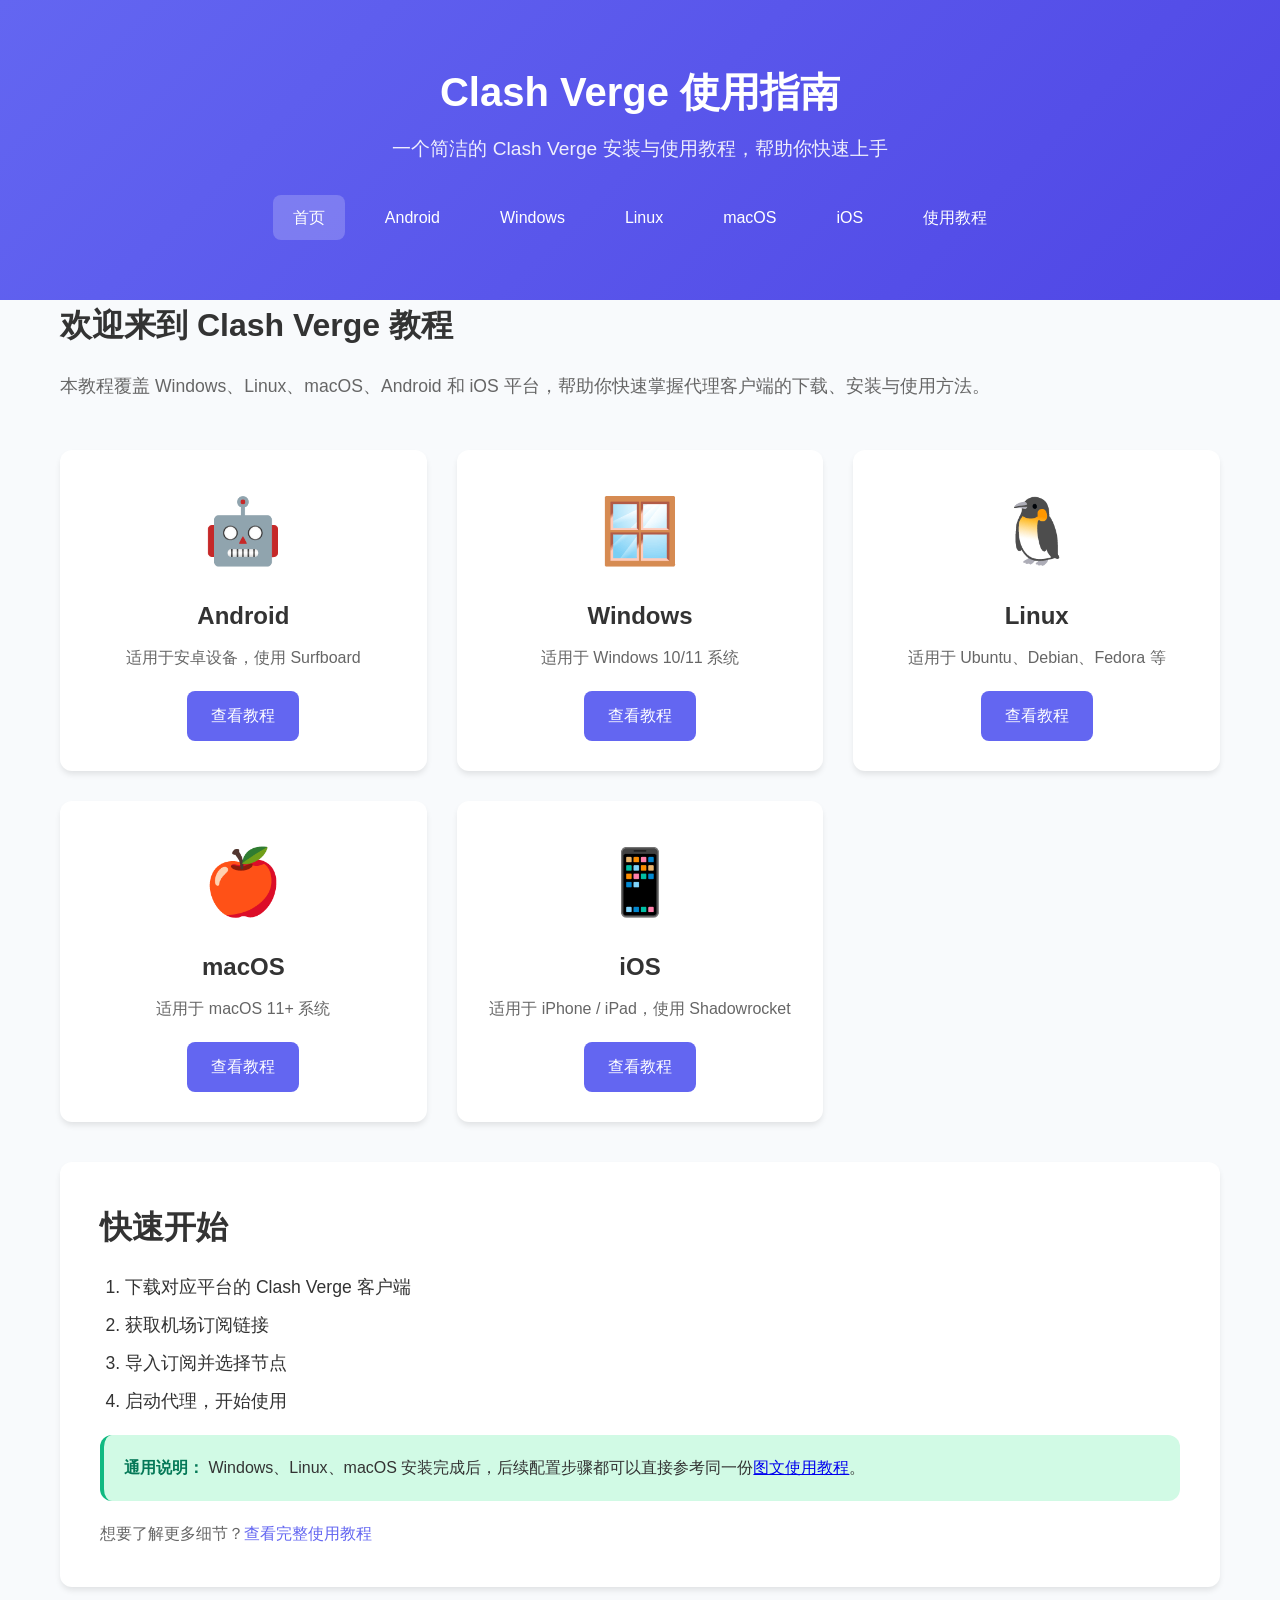
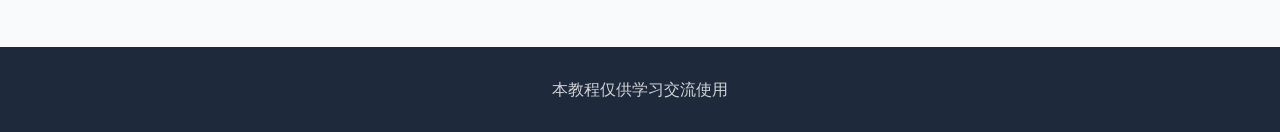
==== index.html @ 797cf5cf "one" ====
<!DOCTYPE html>
<html lang="zh-CN">
<head>
    <meta charset="UTF-8">
    <meta name="viewport" content="width=device-width, initial-scale=1.0">
    <title>Clash Verge 安装与使用教程</title>
    <link rel="stylesheet" href="styles.css">
</head>
<body>
    <header class="hero">
        <div class="container">
            <h1>Clash Verge 使用指南</h1>
            <p>一个简洁的 Clash Verge 安装与使用教程，帮助你快速上手</p>
            <nav class="main-nav">
                <a href="index.html" class="active">首页</a>
                <a href="android.html">Android</a>
                <a href="windows.html">Windows</a>
                <a href="linux.html">Linux</a>
                <a href="macos.html">macOS</a>
                <a href="ios.html">iOS</a>
                <a href="usage.html">使用教程</a>
            </nav>
        </div>
    </header>

    <main class="container">
        <section class="intro">
            <h2>欢迎来到 Clash Verge 教程</h2>
            <p>本教程覆盖 Windows、Linux、macOS、Android 和 iOS 平台，帮助你快速掌握代理客户端的下载、安装与使用方法。</p>
        </section>

        <section class="platforms">
            <div class="platform-card">
                <div class="platform-icon">🤖</div>
                <h3>Android</h3>
                <p>适用于安卓设备，使用 Surfboard</p>
                <a href="android.html" class="btn">查看教程</a>
            </div>

            <div class="platform-card">
                <div class="platform-icon">🪟</div>
                <h3>Windows</h3>
                <p>适用于 Windows 10/11 系统</p>
                <a href="windows.html" class="btn">查看教程</a>
            </div>

            <div class="platform-card">
                <div class="platform-icon">🐧</div>
                <h3>Linux</h3>
                <p>适用于 Ubuntu、Debian、Fedora 等</p>
                <a href="linux.html" class="btn">查看教程</a>
            </div>

            <div class="platform-card">
                <div class="platform-icon">🍎</div>
                <h3>macOS</h3>
                <p>适用于 macOS 11+ 系统</p>
                <a href="macos.html" class="btn">查看教程</a>
            </div>

            <div class="platform-card">
                <div class="platform-icon">📱</div>
                <h3>iOS</h3>
                <p>适用于 iPhone / iPad，使用 Shadowrocket</p>
                <a href="ios.html" class="btn">查看教程</a>
            </div>
        </section>

        <section class="quick-start">
            <h2>快速开始</h2>
            <ol>
                <li>下载对应平台的 Clash Verge 客户端</li>
                <li>获取机场订阅链接</li>
                <li>导入订阅并选择节点</li>
                <li>启动代理，开始使用</li>
            </ol>
            <div class="tip-box platform-note">
                <strong>通用说明：</strong> Windows、Linux、macOS 安装完成后，后续配置步骤都可以直接参考同一份<a href="usage.html">图文使用教程</a>。
            </div>
            <p class="cta">想要了解更多细节？<a href="usage.html">查看完整使用教程</a></p>
        </section>
    </main>

    <footer>
        <div class="container">
            <p>本教程仅供学习交流使用</p>
        </div>
    </footer>
</body>
</html>
---- styles.css ----
* {
    margin: 0;
    padding: 0;
    box-sizing: border-box;
}

:root {
    --primary-color: #6366f1;
    --primary-dark: #4f46e5;
    --text-color: #333;
    --text-light: #666;
    --bg-color: #f8fafc;
    --card-bg: #ffffff;
    --border-radius: 12px;
    --shadow: 0 4px 6px -1px rgba(0, 0, 0, 0.1);
}

body {
    font-family: -apple-system, BlinkMacSystemFont, 'Segoe UI', Roboto, 'Helvetica Neue', Arial, sans-serif;
    line-height: 1.6;
    color: var(--text-color);
    background-color: var(--bg-color);
}

.container {
    max-width: 1200px;
    margin: 0 auto;
    padding: 0 20px;
}

header.hero {
    background: linear-gradient(135deg, var(--primary-color) 0%, var(--primary-dark) 100%);
    color: white;
    padding: 60px 0;
    text-align: center;
}

header.hero h1 {
    font-size: 2.5rem;
    margin-bottom: 10px;
}

header.hero p {
    font-size: 1.2rem;
    opacity: 0.9;
    margin-bottom: 30px;
}

nav.main-nav {
    display: flex;
    justify-content: center;
    gap: 20px;
    flex-wrap: wrap;
}

nav.main-nav a {
    color: white;
    text-decoration: none;
    padding: 10px 20px;
    border-radius: 8px;
    transition: background-color 0.3s;
}

nav.main-nav a:hover,
nav.main-nav a.active {
    background-color: rgba(255, 255, 255, 0.2);
}

main {
    padding: 40px 20px;
    max-width: 1200px;
    margin: 0 auto;
}

section {
    margin-bottom: 50px;
}

section.intro h2,
section.quick-start h2 {
    font-size: 2rem;
    margin-bottom: 20px;
    color: var(--text-color);
}

section.intro p {
    font-size: 1.1rem;
    color: var(--text-light);
}

section.platforms {
    display: grid;
    grid-template-columns: repeat(auto-fit, minmax(280px, 1fr));
    gap: 30px;
    margin: 40px 0;
}

.platform-card {
    background: var(--card-bg);
    padding: 30px;
    border-radius: var(--border-radius);
    box-shadow: var(--shadow);
    text-align: center;
    transition: transform 0.3s;
}

.platform-card:hover {
    transform: translateY(-5px);
}

.platform-icon {
    font-size: 4rem;
    margin-bottom: 15px;
}

.platform-card h3 {
    font-size: 1.5rem;
    margin-bottom: 10px;
}

.platform-card p {
    color: var(--text-light);
    margin-bottom: 20px;
}

.btn {
    display: inline-block;
    background-color: var(--primary-color);
    color: white;
    padding: 12px 24px;
    border-radius: 8px;
    text-decoration: none;
    transition: background-color 0.3s;
}

.btn:hover {
    background-color: var(--primary-dark);
    color: white;
}

section.quick-start {
    background: var(--card-bg);
    padding: 40px;
    border-radius: var(--border-radius);
    box-shadow: var(--shadow);
}

section.quick-start ol {
    padding-left: 25px;
    margin: 20px 0;
}

section.quick-start li {
    font-size: 1.1rem;
    margin-bottom: 10px;
}

.cta {
    margin-top: 20px;
    color: var(--text-light);
}

.cta a {
    color: var(--primary-color);
    text-decoration: none;
}

.cta a:hover {
    text-decoration: underline;
}

footer {
    background-color: #1e293b;
    color: white;
    text-align: center;
    padding: 30px 0;
    margin-top: 60px;
}

footer p {
    opacity: 0.8;
}

.page-content h2 {
    font-size: 1.8rem;
    margin: 30px 0 20px;
    padding-bottom: 10px;
    border-bottom: 2px solid var(--primary-color);
}

.page-content h3 {
    font-size: 1.3rem;
    margin: 25px 0 15px;
    color: var(--primary-dark);
}

.page-content p {
    margin-bottom: 15px;
    color: var(--text-light);
}

.page-content ul, .page-content ol {
    margin-bottom: 15px;
    padding-left: 25px;
}

.page-content li {
    margin-bottom: 8px;
}

.page-content a {
    color: var(--primary-color);
}

.page-content a.btn,
.page-content a.btn:hover,
.page-content a.btn:visited {
    color: white;
}

.page-content img {
    max-width: 100%;
    height: auto;
    border-radius: 8px;
    box-shadow: var(--shadow);
    margin: 20px 0;
}

.download-box {
    background: linear-gradient(135deg, var(--primary-color) 0%, var(--primary-dark) 100%);
    color: white;
    padding: 30px;
    border-radius: var(--border-radius);
    margin: 30px 0;
}

.download-box h3 {
    color: white;
    margin-bottom: 15px;
}

.download-box p,
.download-box .muted {
    color: rgba(255, 255, 255, 0.92);
}

.download-links {
    display: flex;
    flex-wrap: wrap;
    gap: 15px;
    margin-top: 15px;
}

.download-links a {
    background-color: rgba(255, 255, 255, 0.2);
    color: white;
    padding: 10px 20px;
    border-radius: 8px;
    text-decoration: none;
    transition: background-color 0.3s;
}

.download-links a:hover {
    background-color: rgba(255, 255, 255, 0.3);
}

.download-section {
    background: var(--card-bg);
    padding: 25px;
    border-radius: var(--border-radius);
    box-shadow: var(--shadow);
    margin: 20px 0;
}

.download-section h3 {
    margin-top: 0;
}

.download-section .download-links a {
    background-color: var(--primary-color);
    color: white;
}

.download-section .download-links a:hover {
    background-color: var(--primary-dark);
}

.muted {
    color: var(--text-light);
    font-size: 0.95rem;
}

.proxy-list {
    display: grid;
    grid-template-columns: repeat(auto-fit, minmax(220px, 1fr));
    gap: 15px;
    margin-top: 15px;
}

.proxy-card {
    background: var(--card-bg);
    padding: 18px;
    border-radius: var(--border-radius);
    box-shadow: var(--shadow);
}

.proxy-card a {
    font-weight: 600;
    word-break: break-all;
}

.step-box {
    background: var(--card-bg);
    padding: 25px;
    border-radius: var(--border-radius);
    box-shadow: var(--shadow);
    margin: 20px 0;
    border-left: 4px solid var(--primary-color);
}

.step-number {
    display: inline-block;
    background-color: var(--primary-color);
    color: white;
    width: 30px;
    height: 30px;
    border-radius: 50%;
    text-align: center;
    line-height: 30px;
    margin-right: 10px;
}

.warning-box {
    background-color: #fef3c7;
    border-left: 4px solid #f59e0b;
    padding: 20px;
    border-radius: var(--border-radius);
    margin: 20px 0;
}

.warning-box strong {
    color: #b45309;
}

.tip-box {
    background-color: #d1fae5;
    border-left: 4px solid #10b981;
    padding: 20px;
    border-radius: var(--border-radius);
    margin: 20px 0;
}

.tip-box strong {
    color: #047857;
}

.platform-note {
    margin-top: 20px;
}

.screenshot-card {
    background: var(--card-bg);
    padding: 20px;
    border-radius: var(--border-radius);
    box-shadow: var(--shadow);
    margin: 20px 0;
}

.screenshot-caption {
    font-size: 0.95rem;
    color: var(--text-light);
    margin-top: 10px;
}

.page-actions {
    display: flex;
    flex-wrap: wrap;
    gap: 15px;
    margin-top: 20px;
}

.btn-outline {
    display: inline-block;
    color: var(--primary-color);
    padding: 12px 24px;
    border: 1px solid var(--primary-color);
    border-radius: 8px;
    text-decoration: none;
    transition: all 0.3s;
}

.btn-outline:hover {
    background-color: var(--primary-color);
    color: white;
}

.ios-flow .screenshot-card,
.android-flow .screenshot-card {
    max-width: 380px;
    margin: 20px auto;
}

.zoomable-image {
    cursor: zoom-in;
    transition: transform 0.2s ease;
}

.zoomable-image:hover {
    transform: scale(1.02);
}

.guide-gallery {
    display: grid;
    grid-template-columns: repeat(auto-fit, minmax(260px, 1fr));
    gap: 24px;
    align-items: start;
}

.guide-gallery .screenshot-card {
    width: 100%;
    max-width: 360px;
    margin: 0 auto;
}

.lightbox {
    position: fixed;
    inset: 0;
    display: none;
    align-items: center;
    justify-content: center;
    padding: 24px;
    background: rgba(15, 23, 42, 0.88);
    z-index: 1000;
}

.lightbox.is-open {
    display: flex;
}

.lightbox img {
    max-width: min(1100px, 95vw);
    max-height: 90vh;
    border-radius: var(--border-radius);
    box-shadow: 0 20px 60px rgba(0, 0, 0, 0.35);
}

.lightbox-close {
    position: absolute;
    top: 20px;
    right: 20px;
    width: 42px;
    height: 42px;
    border: 0;
    border-radius: 999px;
    background: rgba(255, 255, 255, 0.18);
    color: white;
    font-size: 1.6rem;
    line-height: 1;
    cursor: pointer;
}

.page-nav {
    display: flex;
    justify-content: space-between;
    margin-top: 40px;
    padding-top: 20px;
    border-top: 1px solid #e5e7eb;
}

.page-nav a {
    color: var(--primary-color);
    text-decoration: none;
    padding: 10px 20px;
    border: 1px solid var(--primary-color);
    border-radius: 8px;
    transition: all 0.3s;
}

.page-nav a:hover {
    background-color: var(--primary-color);
    color: white;
}

@media (max-width: 768px) {
    header.hero h1 {
        font-size: 1.8rem;
    }

    nav.main-nav {
        gap: 10px;
    }

    nav.main-nav a {
        padding: 8px 15px;
        font-size: 0.9rem;
    }

    .platform-card {
        padding: 20px;
    }

    .download-links {
        flex-direction: column;
    }
}

.video-container {
    margin: 25px 0;
}

.video-container video {
    width: 100%;
    max-width: 800px;
    border-radius: var(--border-radius);
    box-shadow: var(--shadow);
    display: block;
}

.video-caption {
    font-size: 0.9rem;
    color: var(--text-light);
    margin-top: 10px;
    text-align: center;
}
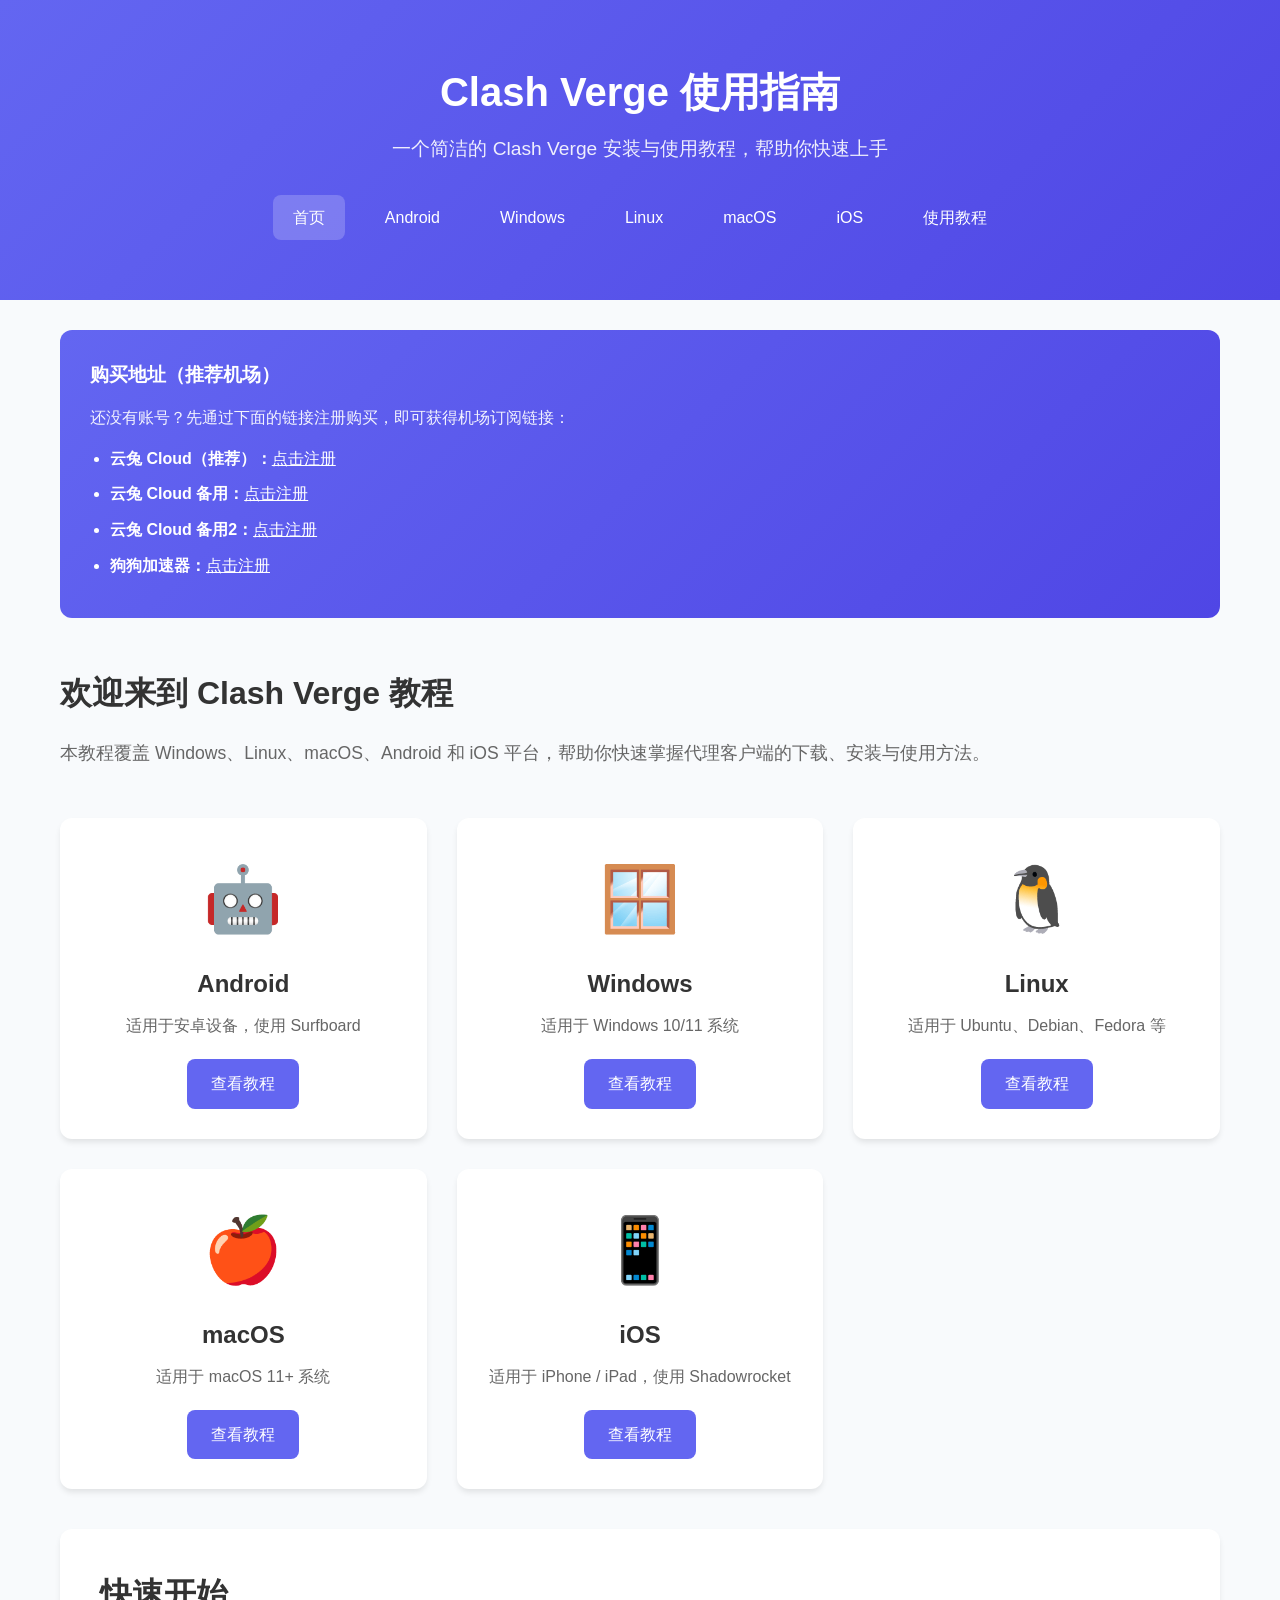
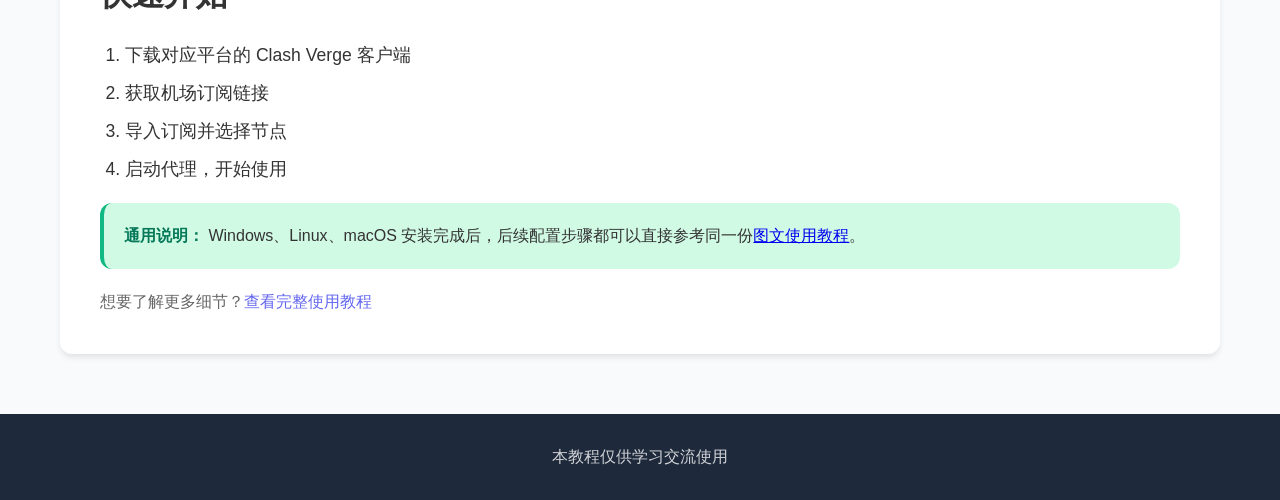
==== commit b45cdfd0: "update" ====
--- a/index.html
+++ b/index.html
@@ -24,6 +24,19 @@
     </header>
 
     <main class="container">
+        <section>
+            <div class="download-box">
+                <h3>购买地址（推荐机场）</h3>
+                <p>还没有账号？先通过下面的链接注册购买，即可获得机场订阅链接：</p>
+                <ul style="margin-top: 15px; padding-left: 20px;">
+                    <li style="margin-bottom: 10px;"><strong>云兔 Cloud（推荐）：</strong><a href="https://aff.api-cloud.vip/#/register?code=AYTPkZg5" target="_blank" style="color: white;">点击注册</a></li>
+                    <li style="margin-bottom: 10px;"><strong>云兔 Cloud 备用：</strong><a href="https://aff.yuntu.sbs/#/register?code=AYTPkZg5" target="_blank" style="color: white;">点击注册</a></li>
+                    <li style="margin-bottom: 10px;"><strong>云兔 Cloud 备用2：</strong><a href="https://vip.yuntu.buzz/#/register?code=AYTPkZg5" target="_blank" style="color: white;">点击注册</a></li>
+                    <li style="margin-bottom: 10px;"><strong>狗狗加速器：</strong><a href="https://down.dginv.click/#/register?code=R4ynDyBS" target="_blank" style="color: white;">点击注册</a></li>
+                </ul>
+            </div>
+        </section>
+
         <section class="intro">
             <h2>欢迎来到 Clash Verge 教程</h2>
             <p>本教程覆盖 Windows、Linux、macOS、Android 和 iOS 平台，帮助你快速掌握代理客户端的下载、安装与使用方法。</p>
